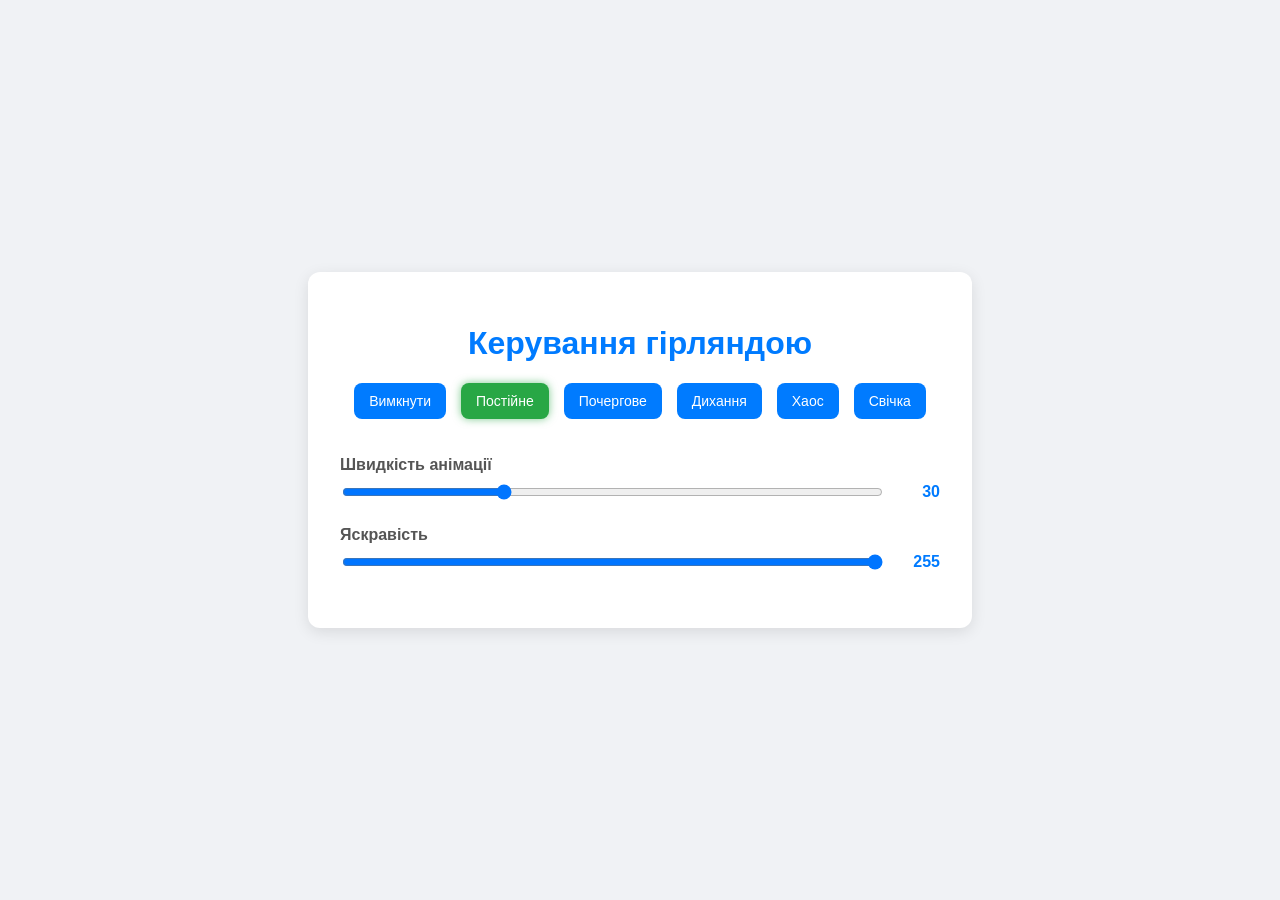
==== files/index.html @ 470823a9 "розумна новорічна гірлянда на базі мікроконтролера ESP32," ====
<!DOCTYPE html>
<html lang="uk">
<head>
    <meta charset="UTF-8">
    <meta name="viewport" content="width=device-width, initial-scale=1.0">
    <title>ESP32 Garland</title>
    <link rel="stylesheet" href="styles.css">
</head>
<body>
    <div class="container">
        <h1>Керування гірляндою</h1>
      <div class="modes" id="modesA">
        <input type="hidden" id="modeA" value="0">
        <button id="btnActionOff" class="btn" onclick="setBrightness(0)">Вимкнути</button>
        <button id="btnMode0" class="btn active" onclick="setMode(0)">Постійне</button>
        <button id="btnMode1" class="btn" onclick="setMode(1)">Почергове</button>
        <button id="btnMode2" class="btn" onclick="setMode(2)">Дихання</button>
        <button id="btnMode3" class="btn" onclick="setMode(3)">Хаос</button>
        <button id="btnMode4" class="btn" onclick="setMode(4)">Свічка</button>
      </div>
      <div class="control-group">
        <label>Швидкість анімації</label>
        <div class="slider-container">
          <input type="range" id="speedA" min="1" max="100" value="30" oninput="setSpeed(this.value)">
          <span class="value-display" id="speedValueA">30</span>
        </div>
      </div>
      <div class="control-group">
        <label>Яскравість</label>
        <div class="slider-container">
          <input type="range" id="brightnessA" min="0" max="255" value="255" oninput="setBrightness(this.value)">
          <span class="value-display" id="brightnessValue">255</span>
        </div>
      </div>

    </div>
    
    <script src="scripts.js"></script>
</body>
</html>
---- files/styles.css ----
body {
    font-family: 'Segoe UI', Tahoma, Geneva, Verdana, sans-serif;
    background-color: #f0f2f5;
    color: #333;
    display: flex;
    justify-content: center;
    align-items: center;
    height: 100vh;
    margin: 0;
}

.container {
    background-color: #fff;
    padding: 2rem;
    border-radius: 12px;
    box-shadow: 0 4px 15px rgba(0, 0, 0, 0.1);
    text-align: center;
    max-width: 600px; /* Збільшив ширину, щоб всі кнопки влізли */
    width: 90%;
}

h1 {
    color: #007bff;
    margin-bottom: 0.5rem;
}

.btn {
    background-color: #007bff;
    color: white;
    border: none;
    padding: 10px 15px;
    margin: 5px;
    border-radius: 8px;
    font-size: 14px;
    cursor: pointer;
    transition: background-color 0.3s;
    white-space: nowrap; /* Щоб текст у кнопці не переносився */
}

.btn:hover {
    background-color: #0056b3;
}

.btn.active {
    background-color: #28a745; /* Зелений колір для активного стану */
    box-shadow: 0 0 8px rgba(40, 167, 69, 0.6);
}

.modes {
    display: flex;
    justify-content: center;
    flex-wrap: wrap; /* Кнопки перенесуться лише якщо зовсім не вистачить місця */
    gap: 5px;
    margin-bottom: 2rem;
    margin-top: 1rem;
}

.control-group {
    margin-bottom: 1.5rem;
    text-align: left;
}

.control-group label {
    font-weight: bold;
    display: block;
    margin-bottom: 0.5rem;
    color: #555;
}

.slider-container {
    display: flex;
    align-items: center;
    gap: 15px;
}

input[type="range"] {
    flex-grow: 1;
    cursor: pointer;
}

.value-display {
    font-weight: bold;
    color: #007bff;
    min-width: 40px;
    text-align: right;
}
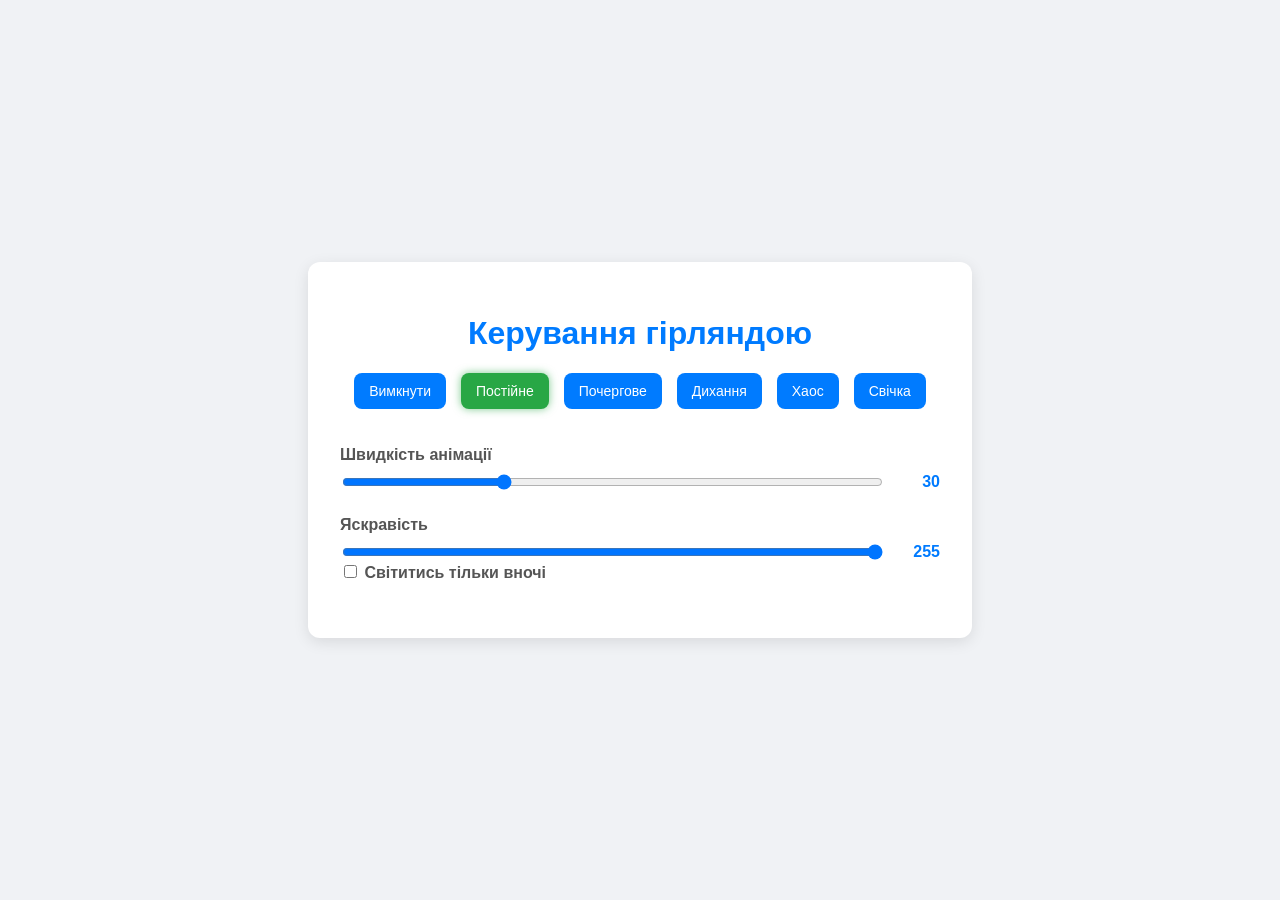
==== commit 6282751c: "feat: add night mode with SNTP, web interface updates and Wi-Fi manager" ====
--- a/files/index.html
+++ b/files/index.html
@@ -31,6 +31,11 @@
           <input type="range" id="brightnessA" min="0" max="255" value="255" oninput="setBrightness(this.value)">
           <span class="value-display" id="brightnessValue">255</span>
         </div>
+      <div class="control-group">
+        <label>
+          <input type="checkbox" id="nightModeOnly" onchange="setNightMode(this.checked)">
+          Світитись тільки вночі
+        </label>
       </div>
 
     </div>
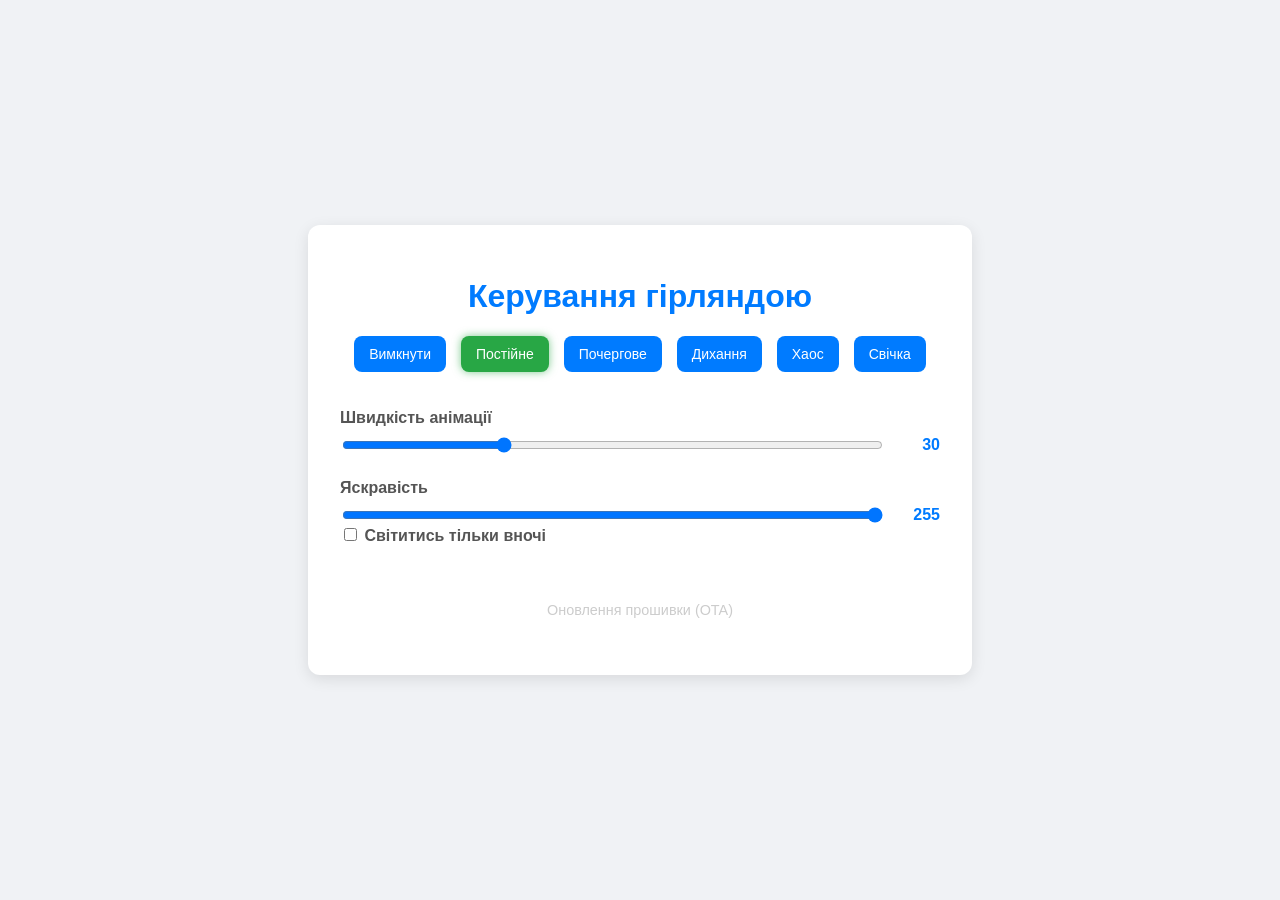
==== commit 41e75136: "Implement secure OTA update for Firmware and SPIFFS with validation and manual override" ====
--- a/files/index.html
+++ b/files/index.html
@@ -38,6 +38,9 @@
         </label>
       </div>
 
+        <div style="margin-top: 40px; text-align: center; border-top: 1px solid rgba(255,255,255,0.1); padding-top: 15px;">
+            <a href="/ota.html" style="color: #ccc; text-decoration: none; font-size: 0.9em;">Оновлення прошивки (OTA)</a>
+        </div>
     </div>
     
     <script src="scripts.js"></script>
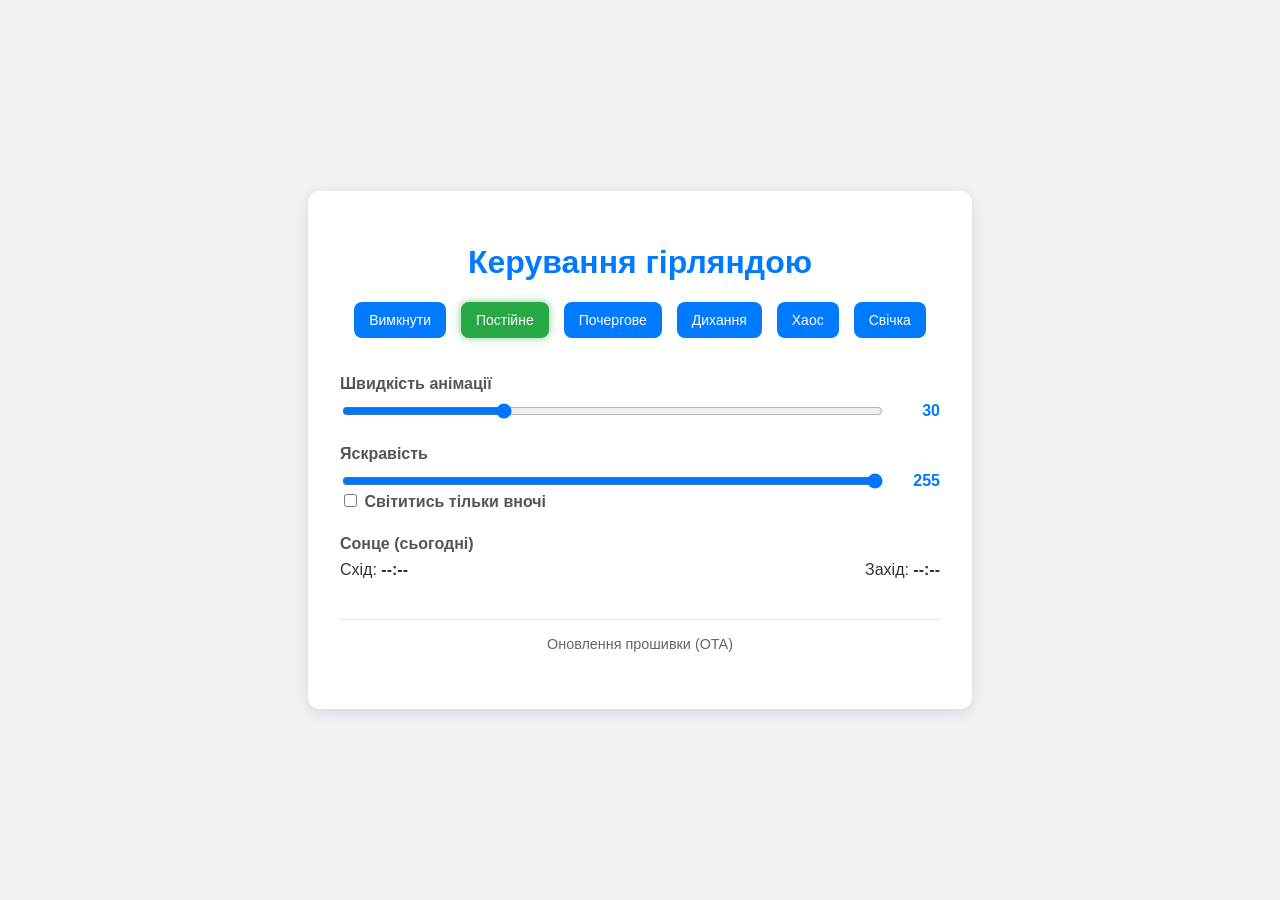
==== commit 998ac363: "Improve interface, sync and sun up/down logic" ====
--- a/files/index.html
+++ b/files/index.html
@@ -38,8 +38,16 @@
         </label>
       </div>
 
-        <div style="margin-top: 40px; text-align: center; border-top: 1px solid rgba(255,255,255,0.1); padding-top: 15px;">
-            <a href="/ota.html" style="color: #ccc; text-decoration: none; font-size: 0.9em;">Оновлення прошивки (OTA)</a>
+      <div class="control-group">
+        <label>Сонце (сьогодні)</label>
+        <div class="sun-times-container">
+          <span>Схід: <strong id="sunriseTime">--:--</strong></span>
+          <span>Захід: <strong id="sunsetTime">--:--</strong></span>
+        </div>
+      </div>
+
+        <div class="footer">
+            <a href="/ota.html" class="footer-link">Оновлення прошивки (OTA)</a>
         </div>
     </div>
     
--- a/files/styles.css
+++ b/files/styles.css
@@ -84,3 +84,27 @@
     min-width: 40px;
     text-align: right;
 }
+
+.sun-times-container {
+    display: flex;
+    justify-content: space-between;
+    margin-top: 5px;
+}
+
+.footer {
+    margin-top: 40px;
+    text-align: center;
+    border-top: 1px solid rgba(0, 0, 0, 0.1);
+    padding-top: 15px;
+}
+
+.footer-link {
+    color: #666;
+    text-decoration: none;
+    font-size: 0.9em;
+}
+
+.footer-link:hover {
+    text-decoration: underline;
+    color: #007bff;
+}
